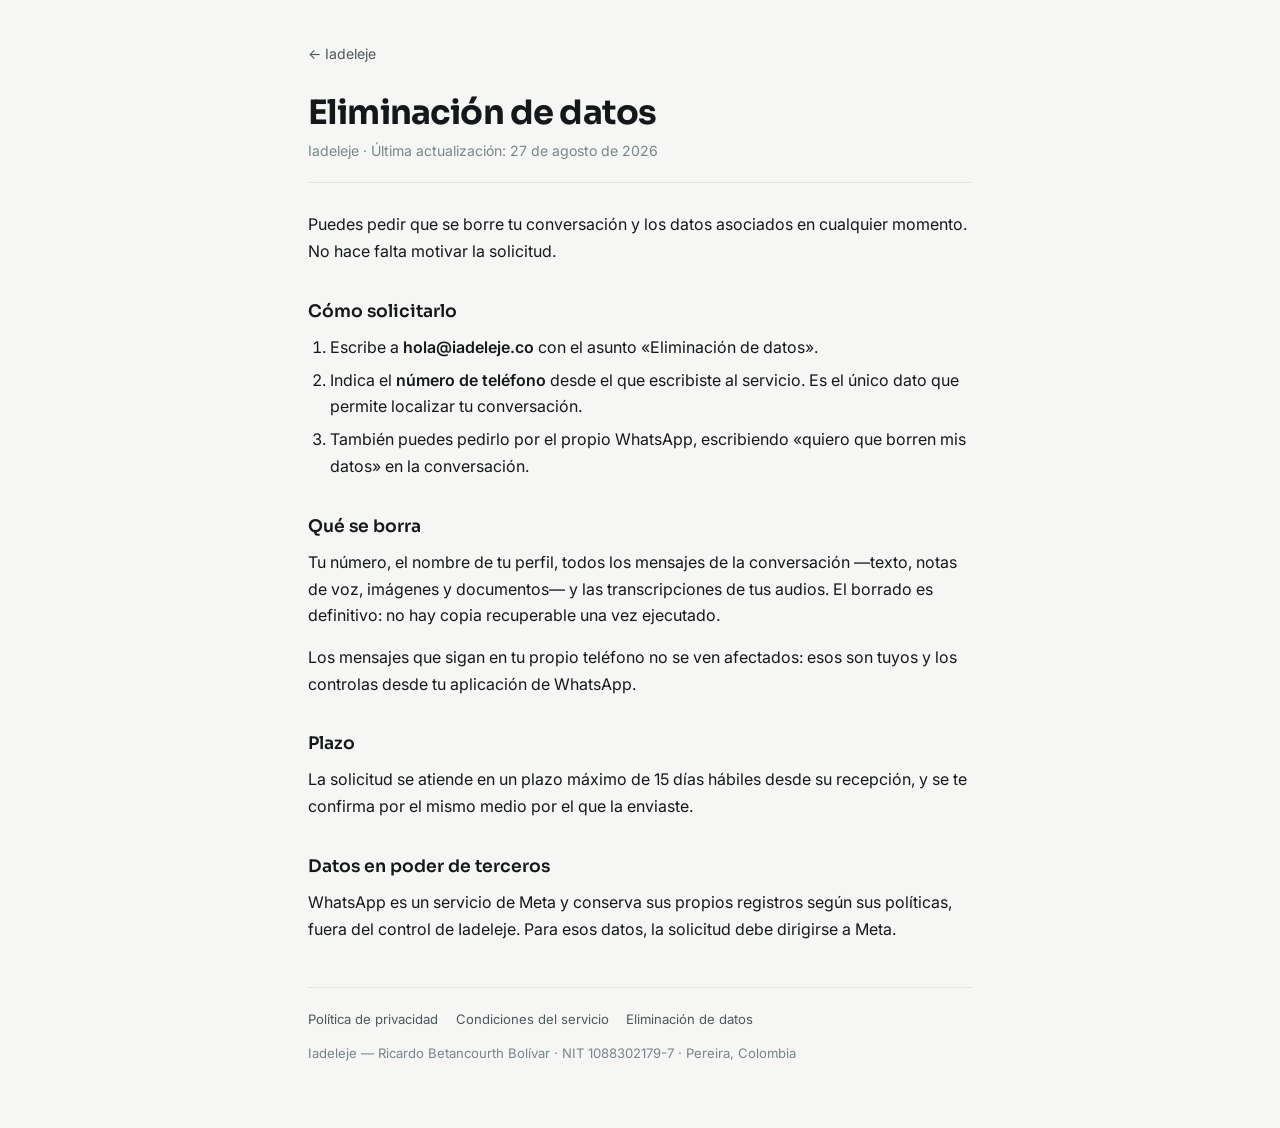
==== eliminacion-de-datos.html @ 87c59f17 "Add files via upload" ====
<!doctype html>
<html lang="es">
<head>
<meta charset="utf-8">
<meta name="viewport" content="width=device-width, initial-scale=1">
<title>Eliminación de datos — Iadeleje</title>
<meta name="description" content="Cómo solicitar el borrado de tus datos y tu conversación.">
<link rel="preconnect" href="https://fonts.googleapis.com">
<link rel="preconnect" href="https://fonts.gstatic.com" crossorigin>
<link rel="stylesheet" href="https://fonts.googleapis.com/css2?family=Sora:wght@600;700&family=Inter:wght@400;500;600&display=swap">
<link rel="stylesheet" href="/estilo-legal.css">
</head>
<body>
<main>
  <a class="volver" href="/">← Iadeleje</a>

  <header class="titulo">
    <h1>Eliminación de datos</h1>
    <p>Iadeleje · Última actualización: 27 de agosto de 2026</p>
  </header>

  <p>
    Puedes pedir que se borre tu conversación y los datos asociados en cualquier momento.
    No hace falta motivar la solicitud.
  </p>

  <h2>Cómo solicitarlo</h2>
  <ol>
    <li>Escribe a <strong>hola@iadeleje.co</strong> con el asunto «Eliminación de datos».</li>
    <li>
      Indica el <strong>número de teléfono</strong> desde el que escribiste al servicio.
      Es el único dato que permite localizar tu conversación.
    </li>
    <li>
      También puedes pedirlo por el propio WhatsApp, escribiendo «quiero que borren mis
      datos» en la conversación.
    </li>
  </ol>

  <h2>Qué se borra</h2>
  <p>
    Tu número, el nombre de tu perfil, todos los mensajes de la conversación —texto, notas
    de voz, imágenes y documentos— y las transcripciones de tus audios. El borrado es
    definitivo: no hay copia recuperable una vez ejecutado.
  </p>
  <p>
    Los mensajes que sigan en tu propio teléfono no se ven afectados: esos son tuyos y los
    controlas desde tu aplicación de WhatsApp.
  </p>

  <h2>Plazo</h2>
  <p>
    La solicitud se atiende en un plazo máximo de 15 días hábiles desde su recepción, y se
    te confirma por el mismo medio por el que la enviaste.
  </p>

  <h2>Datos en poder de terceros</h2>
  <p>
    WhatsApp es un servicio de Meta y conserva sus propios registros según sus políticas,
    fuera del control de Iadeleje. Para esos datos, la solicitud debe dirigirse a Meta.
  </p>

  <footer class="pie">
    <div class="enlaces">
      <a href="/privacidad.html">Política de privacidad</a>
      <a href="/terminos.html">Condiciones del servicio</a>
      <a href="/eliminacion-de-datos.html">Eliminación de datos</a>
    </div>
    <div>Iadeleje — Ricardo Betancourth Bolívar · NIT 1088302179-7 · Pereira, Colombia</div>
  </footer>
</main>
</body>
</html>
---- estilo-legal.css ----
:root {
  --ground:   #f6f7f5;
  --surface:  #ffffff;
  --line:     #dfe4de;
  --ink:      #14181a;
  --ink-mid:  #4d585c;
  --ink-soft: #78858a;
  --accent:   #0f6d55;
}
@media (prefers-color-scheme: dark) {
  :root {
    --ground:   #0e1214;
    --surface:  #161c1f;
    --line:     #263034;
    --ink:      #e9efec;
    --ink-mid:  #a7b4b7;
    --ink-soft: #7d8b8f;
    --accent:   #4fc0a1;
  }
}
* { box-sizing: border-box; }
body {
  margin: 0;
  background: var(--ground);
  color: var(--ink);
  font-family: Inter, system-ui, -apple-system, "Segoe UI", sans-serif;
  font-size: 16px;
  line-height: 1.68;
  -webkit-text-size-adjust: 100%;
}
main {
  max-width: 44rem;
  margin: 0 auto;
  padding: 2.5rem 1.25rem 4rem;
}
a.volver {
  display: inline-block;
  font-size: .88rem;
  color: var(--ink-mid);
  text-decoration: none;
  margin-bottom: 1.75rem;
}
a.volver:hover { color: var(--accent); }
header.titulo {
  border-bottom: 1px solid var(--line);
  padding-bottom: 1.25rem;
  margin-bottom: 1.75rem;
}
h1 {
  font-family: Sora, system-ui, sans-serif;
  font-size: clamp(1.6rem, 5vw, 2.1rem);
  font-weight: 700;
  letter-spacing: -.025em;
  line-height: 1.15;
  margin: 0 0 .4rem;
}
header.titulo p { margin: 0; font-size: .88rem; color: var(--ink-soft); }
h2 {
  font-family: Sora, system-ui, sans-serif;
  font-size: 1.08rem;
  font-weight: 600;
  margin: 2rem 0 .5rem;
}
p { margin: 0 0 .9rem; }
ul, ol { margin: 0 0 .9rem; padding-left: 1.35rem; }
li { margin-bottom: .35rem; }
strong { font-weight: 600; }
a { color: var(--accent); }
.tabla-envoltorio { overflow-x: auto; margin: 0 0 .9rem; }
table { width: 100%; border-collapse: collapse; font-size: .87rem; min-width: 32rem; }
th {
  text-align: left; font-weight: 600; color: var(--ink-soft);
  border-bottom: 1px solid var(--line); padding: .5rem .75rem .5rem 0;
}
td {
  vertical-align: top; border-bottom: 1px solid var(--line);
  padding: .6rem .75rem .6rem 0; color: var(--ink-mid);
}
td:first-child { color: var(--ink); font-weight: 500; }
footer.pie {
  margin-top: 2.75rem;
  border-top: 1px solid var(--line);
  padding-top: 1.25rem;
  font-size: .82rem;
  color: var(--ink-soft);
  display: flex;
  flex-direction: column;
  gap: .75rem;
}
footer.pie .enlaces { display: flex; flex-wrap: wrap; gap: .35rem 1.1rem; }
footer.pie a { color: var(--ink-mid); text-decoration: none; }
footer.pie a:hover { color: var(--accent); }
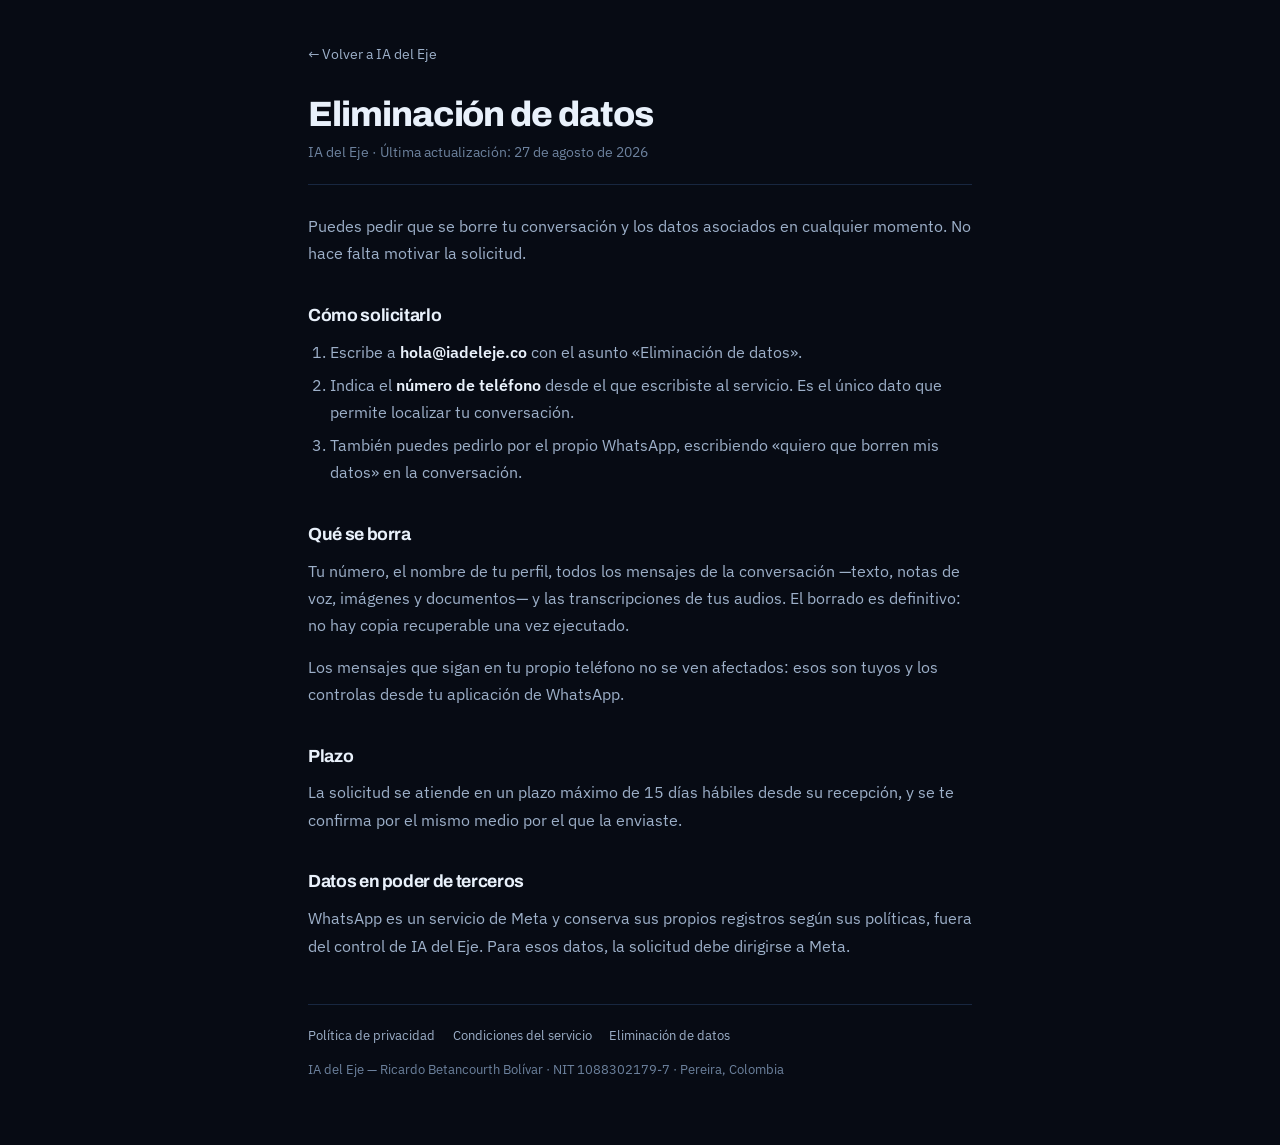
==== commit ec129685: "Rediseñar el sitio con la identidad de IA del Eje La marca es «IA del Eje» —por el Eje Cafetero—, no" ====
--- a/eliminacion-de-datos.html
+++ b/eliminacion-de-datos.html
@@ -3,20 +3,20 @@
 <head>
 <meta charset="utf-8">
 <meta name="viewport" content="width=device-width, initial-scale=1">
-<title>Eliminación de datos — Iadeleje</title>
+<title>Eliminación de datos — IA del Eje</title>
 <meta name="description" content="Cómo solicitar el borrado de tus datos y tu conversación.">
 <link rel="preconnect" href="https://fonts.googleapis.com">
 <link rel="preconnect" href="https://fonts.gstatic.com" crossorigin>
-<link rel="stylesheet" href="https://fonts.googleapis.com/css2?family=Sora:wght@600;700&family=Inter:wght@400;500;600&display=swap">
+<link rel="stylesheet" href="https://fonts.googleapis.com/css2?family=Archivo:wght@700;800&family=IBM+Plex+Sans:wght@400;500;600&display=swap">
 <link rel="stylesheet" href="/estilo-legal.css">
 </head>
 <body>
 <main>
-  <a class="volver" href="/">← Iadeleje</a>
+  <a class="volver" href="/">← Volver a IA del Eje</a>
 
   <header class="titulo">
     <h1>Eliminación de datos</h1>
-    <p>Iadeleje · Última actualización: 27 de agosto de 2026</p>
+    <p>IA del Eje · Última actualización: 27 de agosto de 2026</p>
   </header>
 
   <p>
@@ -57,7 +57,7 @@
   <h2>Datos en poder de terceros</h2>
   <p>
     WhatsApp es un servicio de Meta y conserva sus propios registros según sus políticas,
-    fuera del control de Iadeleje. Para esos datos, la solicitud debe dirigirse a Meta.
+    fuera del control de IA del Eje. Para esos datos, la solicitud debe dirigirse a Meta.
   </p>
 
   <footer class="pie">
@@ -66,7 +66,7 @@
       <a href="/terminos.html">Condiciones del servicio</a>
       <a href="/eliminacion-de-datos.html">Eliminación de datos</a>
     </div>
-    <div>Iadeleje — Ricardo Betancourth Bolívar · NIT 1088302179-7 · Pereira, Colombia</div>
+    <div>IA del Eje — Ricardo Betancourth Bolívar · NIT 1088302179-7 · Pereira, Colombia</div>
   </footer>
 </main>
 </body>
--- a/estilo-legal.css
+++ b/estilo-legal.css
@@ -1,92 +1,39 @@
-:root {
-  --ground:   #f6f7f5;
-  --surface:  #ffffff;
-  --line:     #dfe4de;
-  --ink:      #14181a;
-  --ink-mid:  #4d585c;
-  --ink-soft: #78858a;
-  --accent:   #0f6d55;
+:root{
+  --void:#070b14; --deep:#0b1220; --panel:#111c2f;
+  --line:#1e2f4a; --line-soft:#182740;
+  --ink:#e9f1fb; --ink-mid:#9db0c9; --ink-soft:#6d829e;
+  --cyan:#3ad8f5;
 }
-@media (prefers-color-scheme: dark) {
-  :root {
-    --ground:   #0e1214;
-    --surface:  #161c1f;
-    --line:     #263034;
-    --ink:      #e9efec;
-    --ink-mid:  #a7b4b7;
-    --ink-soft: #7d8b8f;
-    --accent:   #4fc0a1;
-  }
+*{box-sizing:border-box}
+body{
+  margin:0; background:var(--void); color:var(--ink);
+  font-family:"IBM Plex Sans",system-ui,-apple-system,"Segoe UI",sans-serif;
+  font-size:16px; line-height:1.7; -webkit-text-size-adjust:100%;
 }
-* { box-sizing: border-box; }
-body {
-  margin: 0;
-  background: var(--ground);
-  color: var(--ink);
-  font-family: Inter, system-ui, -apple-system, "Segoe UI", sans-serif;
-  font-size: 16px;
-  line-height: 1.68;
-  -webkit-text-size-adjust: 100%;
-}
-main {
-  max-width: 44rem;
-  margin: 0 auto;
-  padding: 2.5rem 1.25rem 4rem;
-}
-a.volver {
-  display: inline-block;
-  font-size: .88rem;
-  color: var(--ink-mid);
-  text-decoration: none;
-  margin-bottom: 1.75rem;
-}
-a.volver:hover { color: var(--accent); }
-header.titulo {
-  border-bottom: 1px solid var(--line);
-  padding-bottom: 1.25rem;
-  margin-bottom: 1.75rem;
-}
-h1 {
-  font-family: Sora, system-ui, sans-serif;
-  font-size: clamp(1.6rem, 5vw, 2.1rem);
-  font-weight: 700;
-  letter-spacing: -.025em;
-  line-height: 1.15;
-  margin: 0 0 .4rem;
-}
-header.titulo p { margin: 0; font-size: .88rem; color: var(--ink-soft); }
-h2 {
-  font-family: Sora, system-ui, sans-serif;
-  font-size: 1.08rem;
-  font-weight: 600;
-  margin: 2rem 0 .5rem;
-}
-p { margin: 0 0 .9rem; }
-ul, ol { margin: 0 0 .9rem; padding-left: 1.35rem; }
-li { margin-bottom: .35rem; }
-strong { font-weight: 600; }
-a { color: var(--accent); }
-.tabla-envoltorio { overflow-x: auto; margin: 0 0 .9rem; }
-table { width: 100%; border-collapse: collapse; font-size: .87rem; min-width: 32rem; }
-th {
-  text-align: left; font-weight: 600; color: var(--ink-soft);
-  border-bottom: 1px solid var(--line); padding: .5rem .75rem .5rem 0;
-}
-td {
-  vertical-align: top; border-bottom: 1px solid var(--line);
-  padding: .6rem .75rem .6rem 0; color: var(--ink-mid);
-}
-td:first-child { color: var(--ink); font-weight: 500; }
-footer.pie {
-  margin-top: 2.75rem;
-  border-top: 1px solid var(--line);
-  padding-top: 1.25rem;
-  font-size: .82rem;
-  color: var(--ink-soft);
-  display: flex;
-  flex-direction: column;
-  gap: .75rem;
-}
-footer.pie .enlaces { display: flex; flex-wrap: wrap; gap: .35rem 1.1rem; }
-footer.pie a { color: var(--ink-mid); text-decoration: none; }
-footer.pie a:hover { color: var(--accent); }
+main{max-width:44rem;margin:0 auto;padding:2.5rem 1.25rem 4rem}
+a.volver{display:inline-flex;align-items:center;gap:.4rem;font-size:.88rem;color:var(--ink-mid);
+  text-decoration:none;margin-bottom:1.75rem;transition:color .15s}
+a.volver:hover{color:var(--cyan)}
+header.titulo{border-bottom:1px solid var(--line-soft);padding-bottom:1.25rem;margin-bottom:1.75rem}
+h1{font-family:Archivo,system-ui,sans-serif;font-size:clamp(1.7rem,5vw,2.2rem);font-weight:800;
+  letter-spacing:-.03em;line-height:1.12;margin:0 0 .4rem;text-wrap:balance}
+header.titulo p{margin:0;font-size:.86rem;color:var(--ink-soft)}
+h2{font-family:Archivo,system-ui,sans-serif;font-size:1.1rem;font-weight:700;letter-spacing:-.02em;
+  margin:2.1rem 0 .5rem}
+p{margin:0 0 .9rem;color:var(--ink-mid)}
+ul,ol{margin:0 0 .9rem;padding-left:1.35rem;color:var(--ink-mid)}
+li{margin-bottom:.35rem}
+strong{font-weight:600;color:var(--ink)}
+a{color:var(--cyan)}
+.tabla-envoltorio{overflow-x:auto;margin:0 0 .9rem;border:1px solid var(--line-soft);border-radius:12px}
+table{width:100%;border-collapse:collapse;font-size:.87rem;min-width:32rem}
+th{text-align:left;font-weight:600;color:var(--ink-soft);font-size:.72rem;letter-spacing:.09em;
+  text-transform:uppercase;border-bottom:1px solid var(--line);padding:.7rem .9rem;background:var(--deep)}
+td{vertical-align:top;border-bottom:1px solid var(--line-soft);padding:.75rem .9rem;color:var(--ink-mid)}
+tr:last-child td{border-bottom:none}
+td:first-child{color:var(--ink);font-weight:500}
+footer.pie{margin-top:2.75rem;border-top:1px solid var(--line-soft);padding-top:1.25rem;
+  font-size:.82rem;color:var(--ink-soft);display:flex;flex-direction:column;gap:.75rem}
+footer.pie .enlaces{display:flex;flex-wrap:wrap;gap:.35rem 1.1rem}
+footer.pie a{color:var(--ink-mid);text-decoration:none}
+footer.pie a:hover{color:var(--cyan)}
